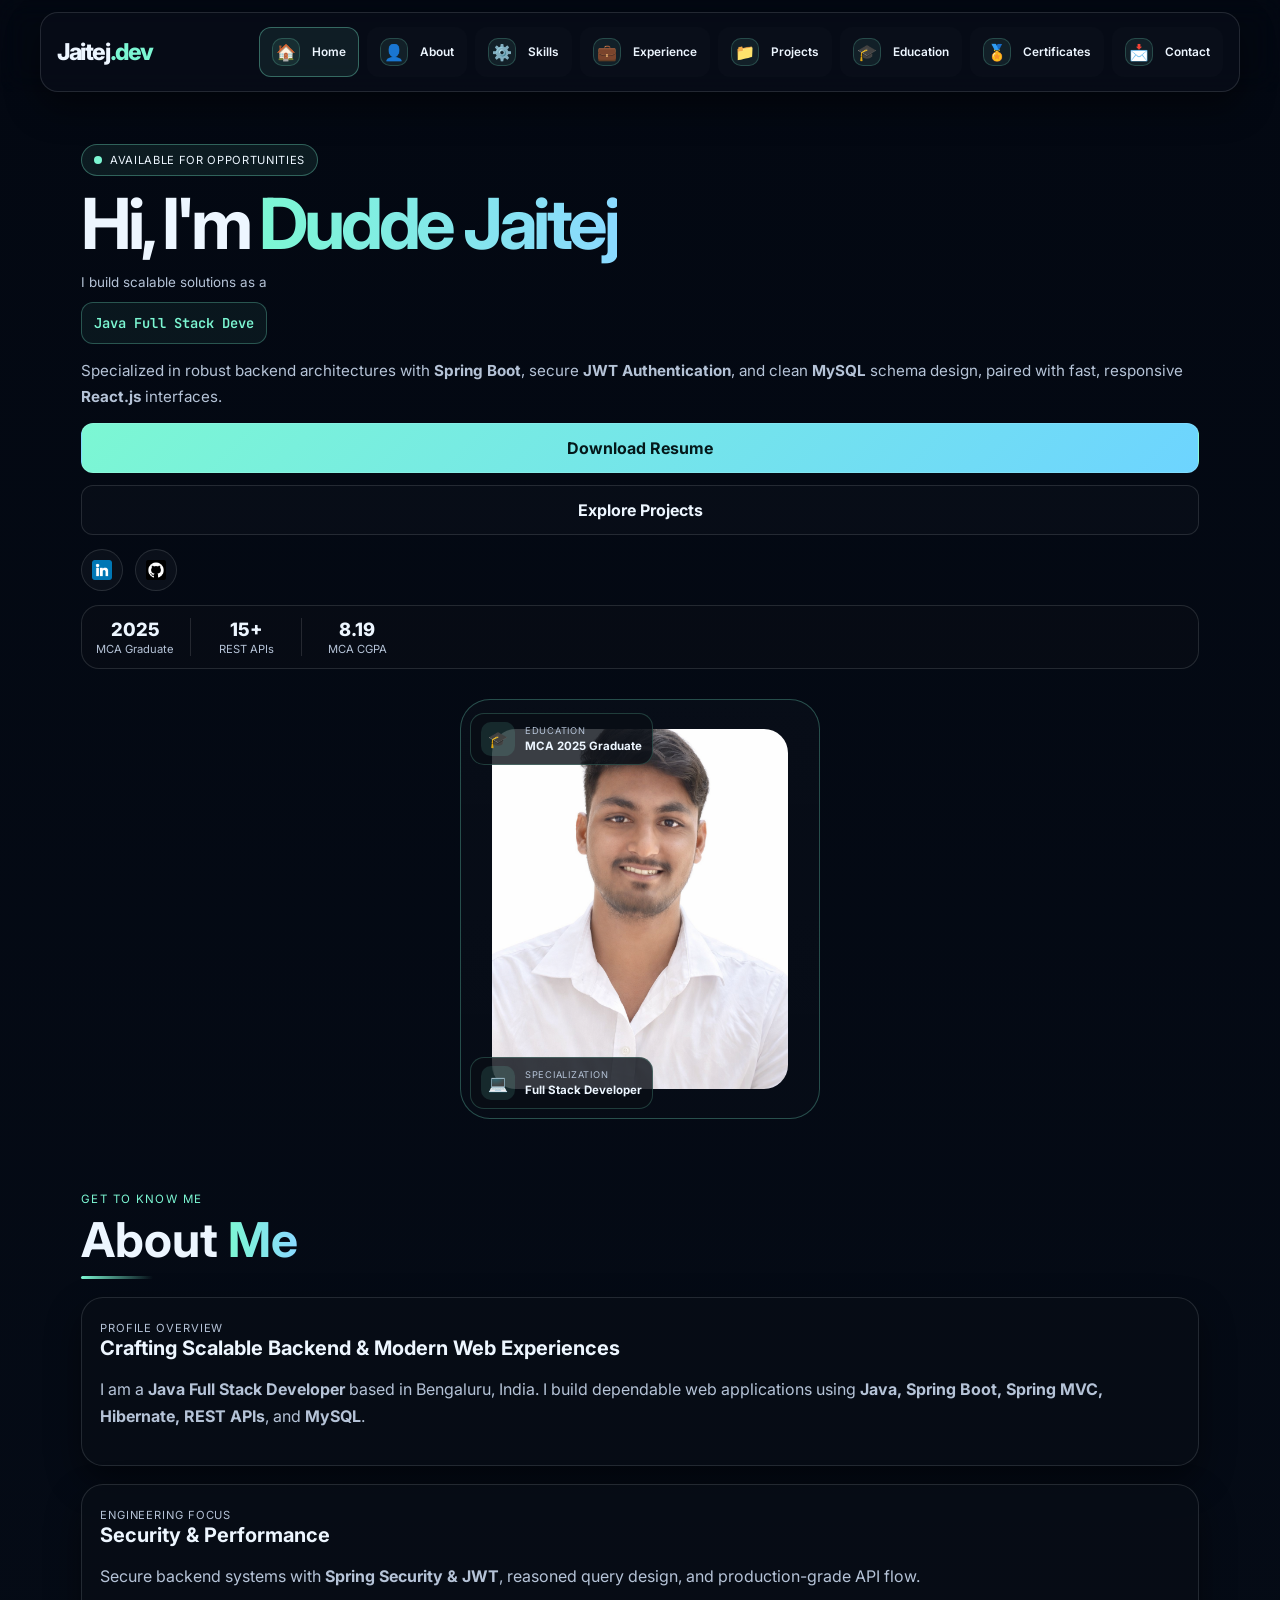
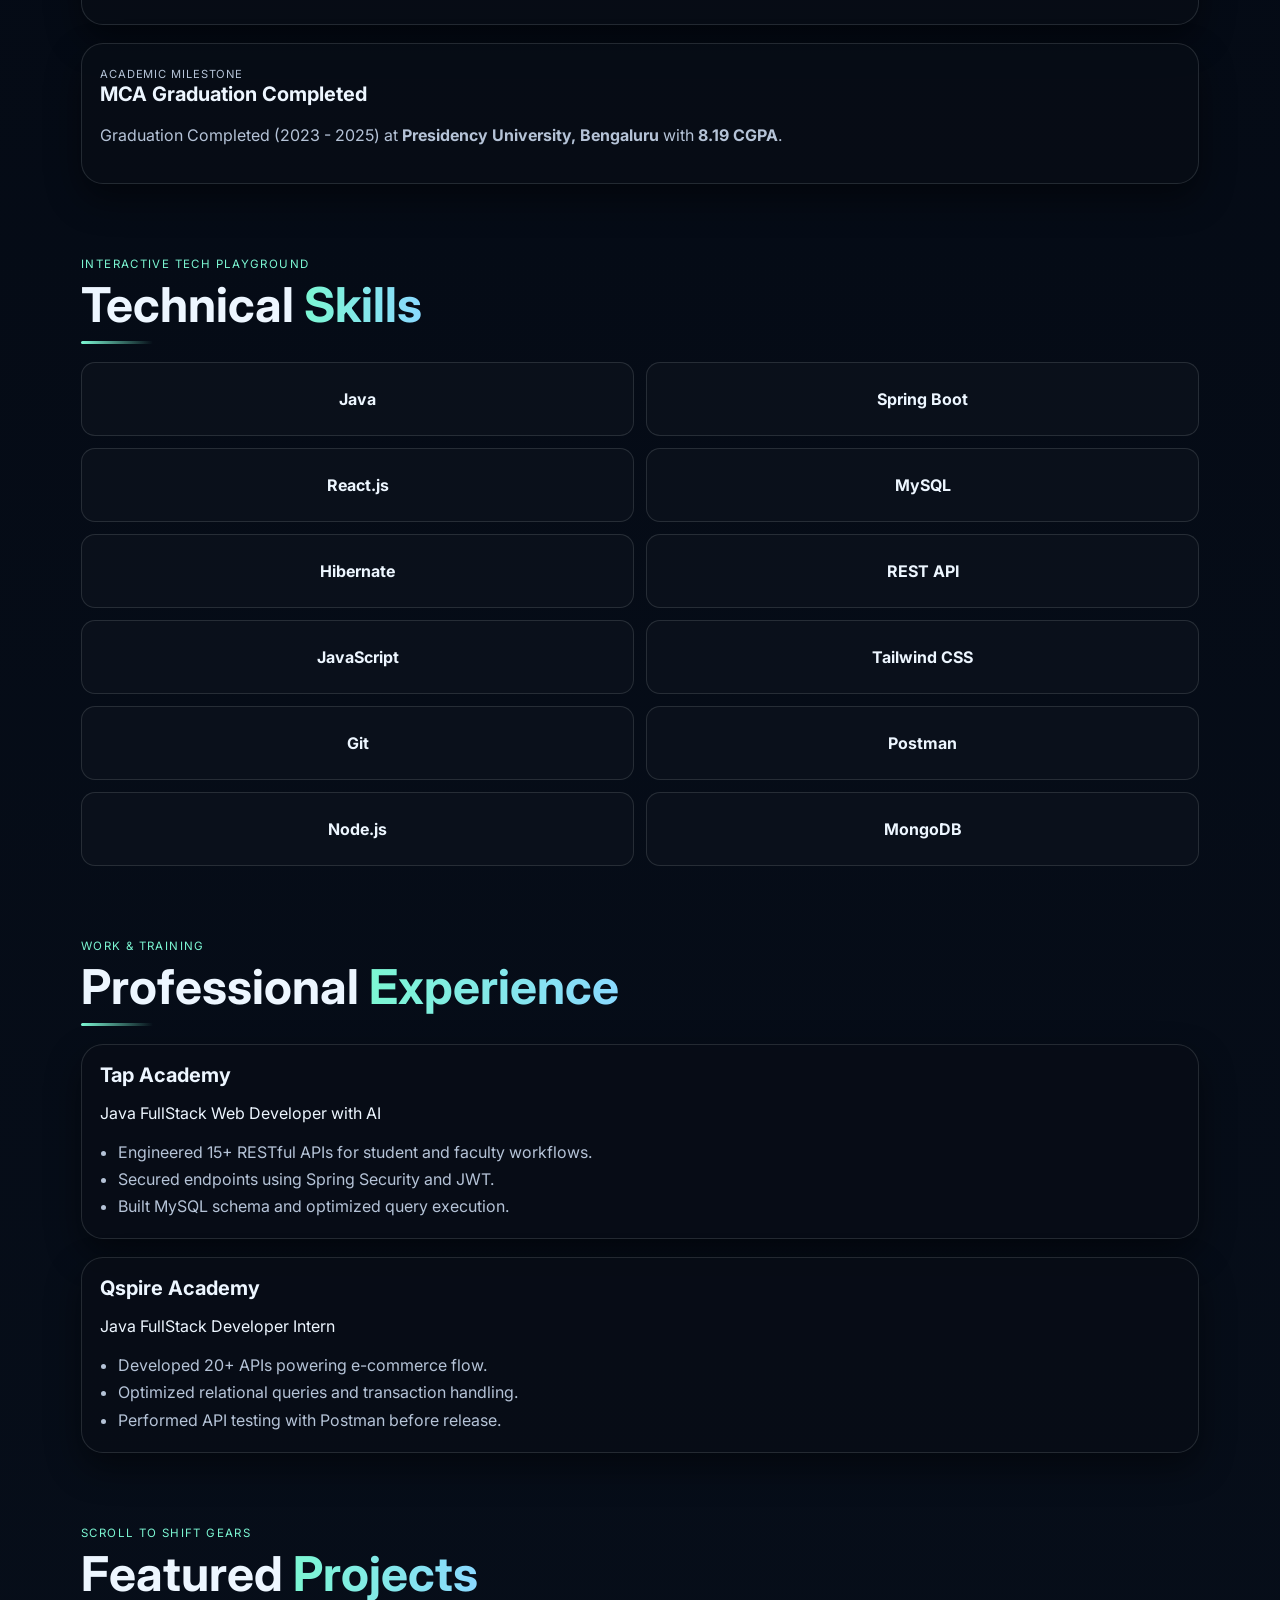
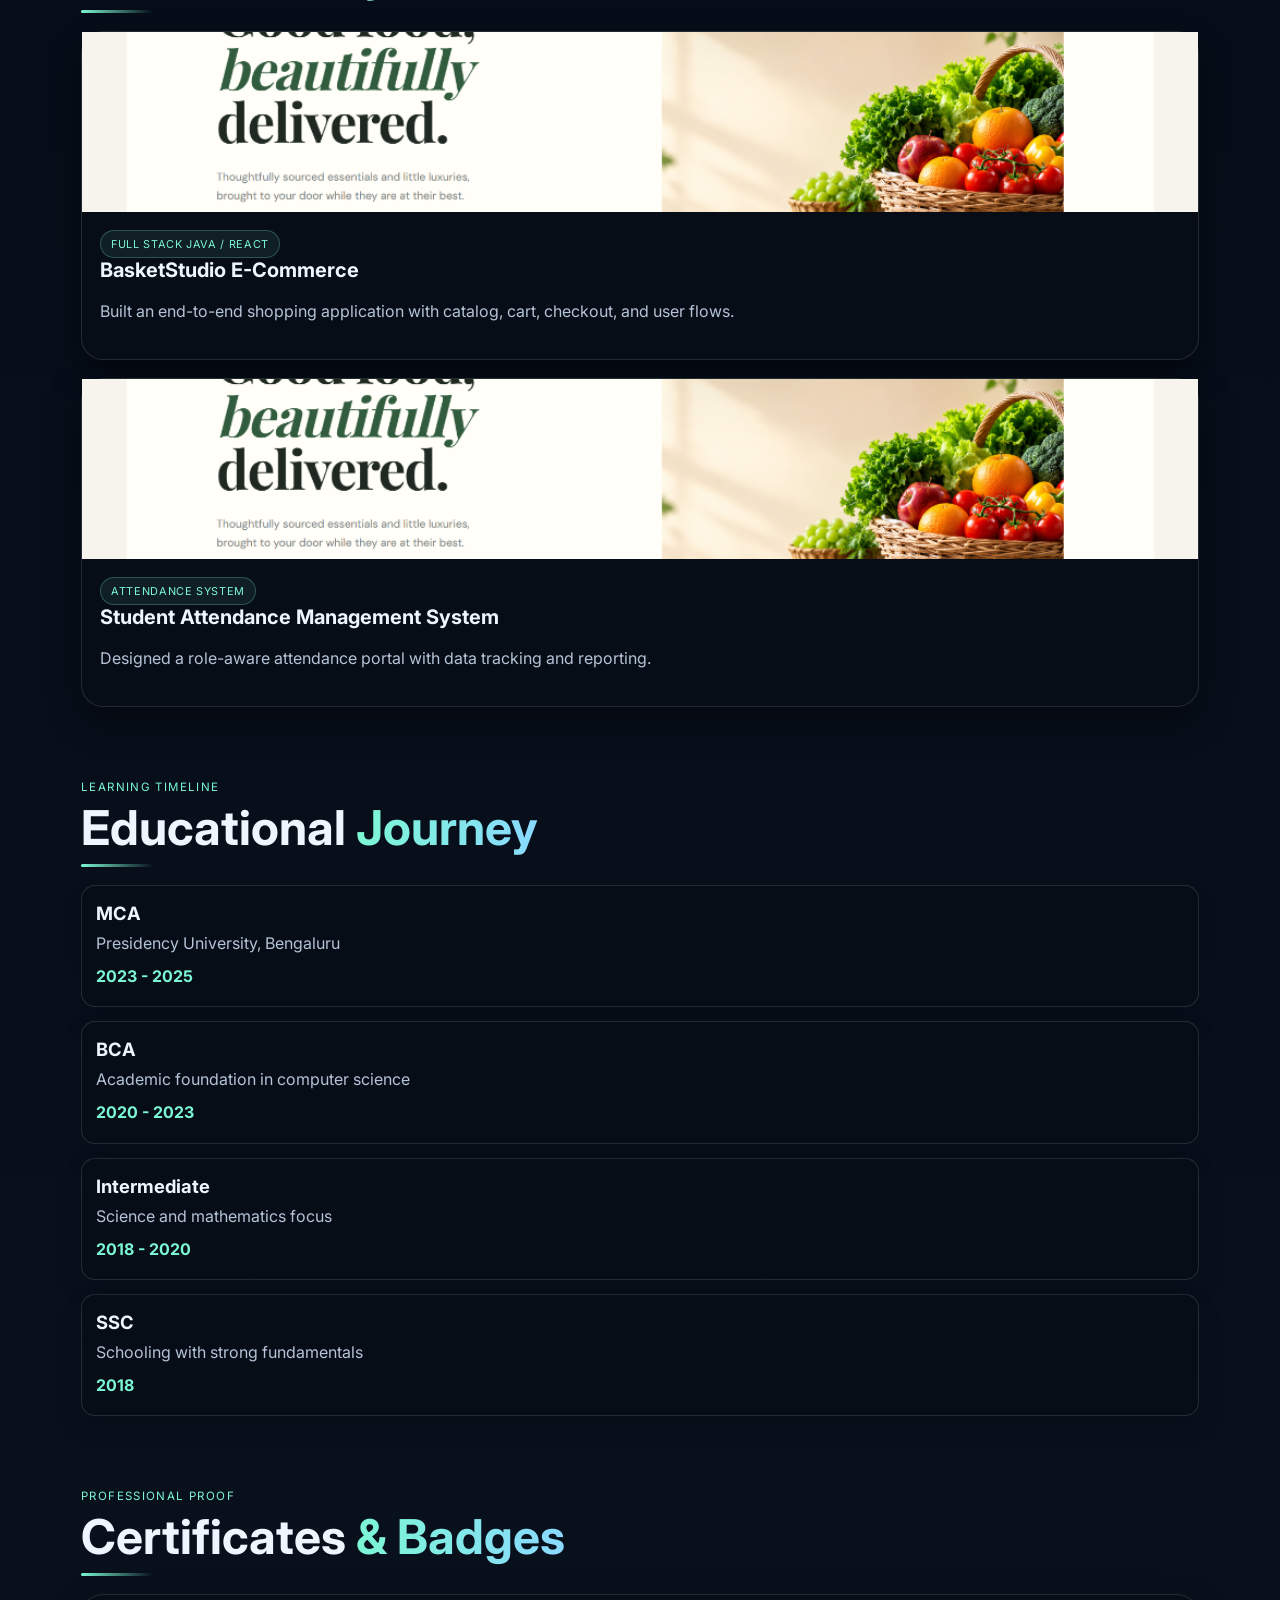
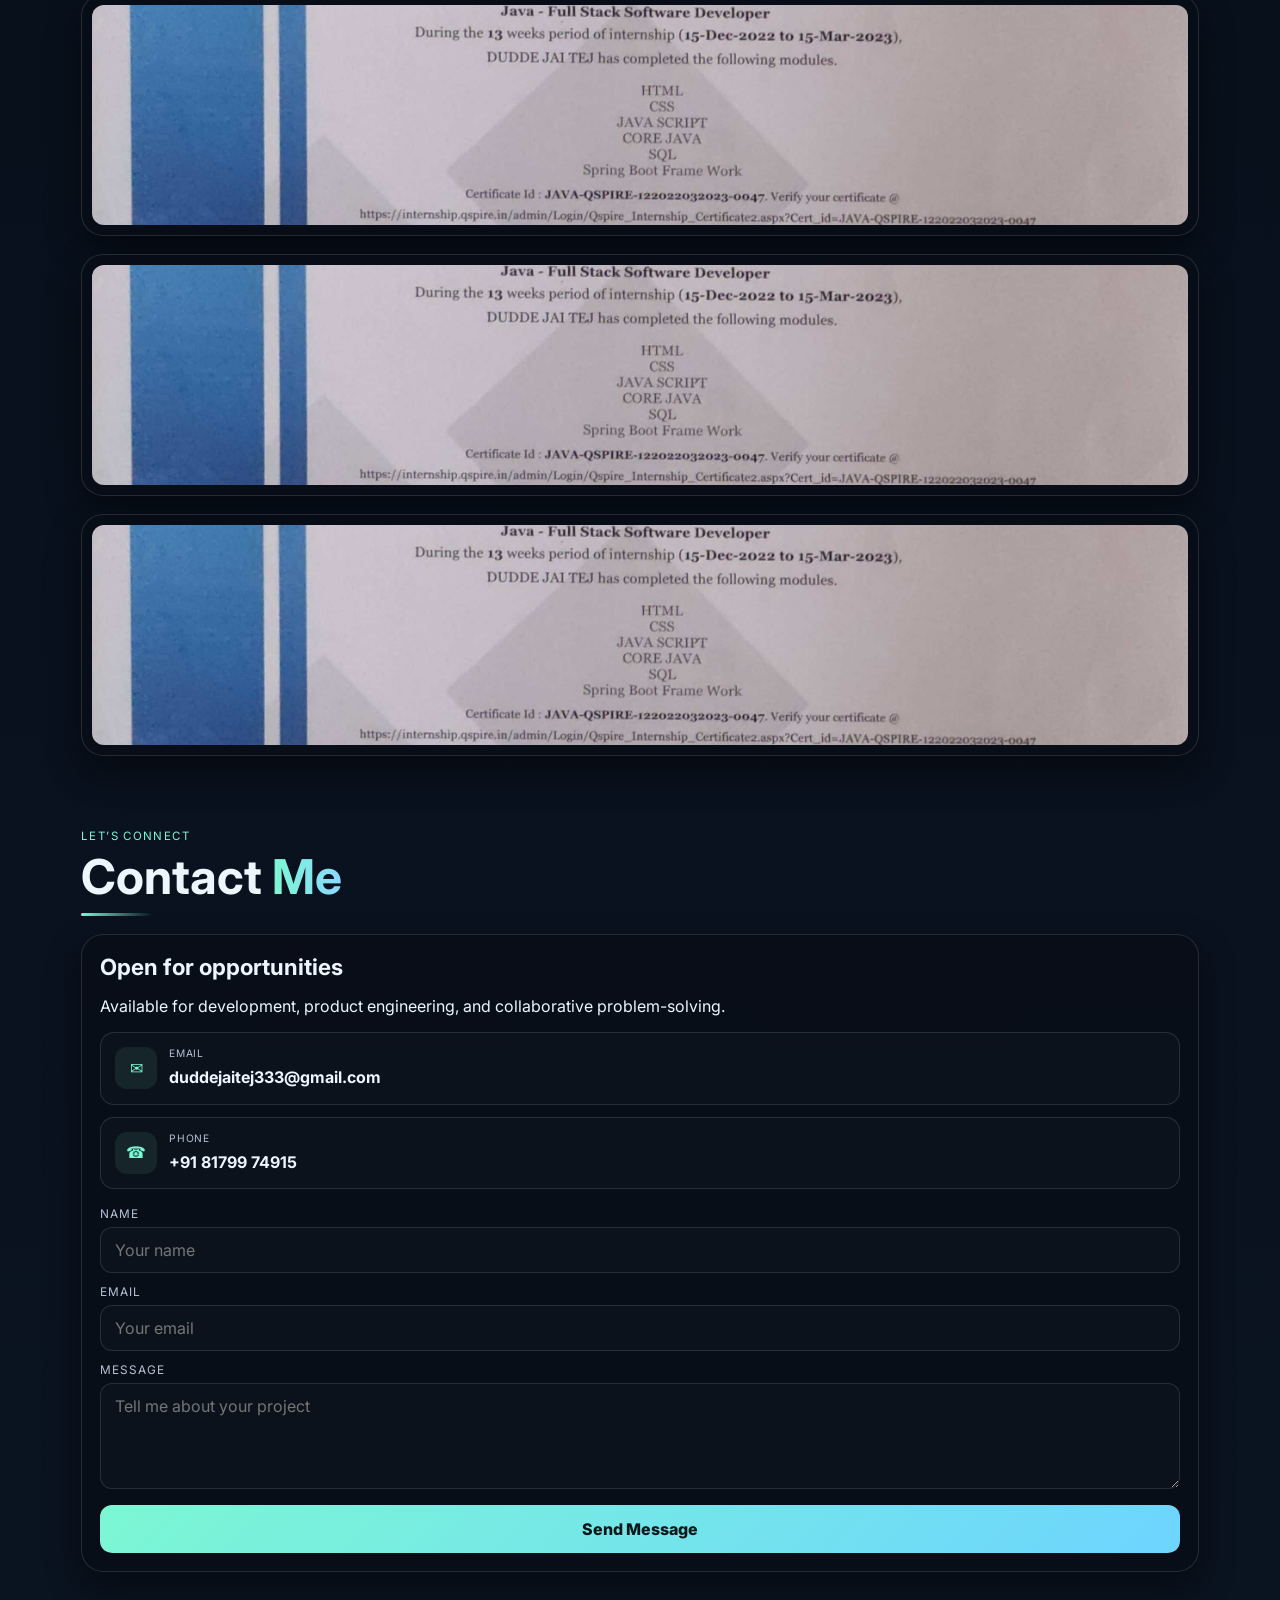
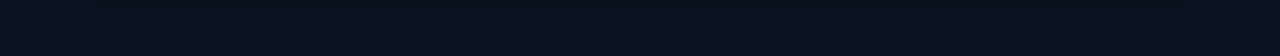
==== Tablet/index.html @ 87dbe44e "Polish mobile and tablet responsive layouts" ====
<!DOCTYPE html>
<html lang="en">
  <head>
    <meta charset="UTF-8" />
    <meta name="viewport" content="width=device-width, initial-scale=1.0" />
    <title>Jaitej.dev | Tablet View</title>
    <meta name="description" content="Jaitej.dev tablet responsive portfolio view" />
    <link rel="preconnect" href="https://fonts.googleapis.com" />
    <link rel="preconnect" href="https://fonts.gstatic.com" crossorigin />
    <link href="https://fonts.googleapis.com/css2?family=Inter:wght@400;500;600;700;800;900&family=JetBrains+Mono:wght@400;500;600;700&display=swap" rel="stylesheet" />
    <link rel="stylesheet" href="./tablet.css" />
  </head>
  <body>
    <div class="page-shell">
      <div class="scroll-progress" id="scrollProgressBar"></div>

      <header class="floating-header" id="navbar">
        <nav class="nav-container">
          <a href="#home" class="brand-logo" aria-label="Jaitej.dev Home">
            <span class="logo-name">Jaitej<span class="logo-accent">.dev</span></span>
          </a>

          <button class="menu-toggle" id="mobileMenuBtn" aria-label="Toggle navigation" aria-expanded="false">
            <span></span>
            <span></span>
            <span></span>
          </button>

          <div class="nav-menu" id="navMenu">
            <button class="nav-close-button" id="navCloseBtn" aria-label="Close menu">×</button>
            <ul class="nav-list">
              <li><a href="#home" class="nav-link active"><span class="nav-icon">🏠</span><span>Home</span></a></li>
              <li><a href="#about" class="nav-link"><span class="nav-icon">👤</span><span>About</span></a></li>
              <li><a href="#skills" class="nav-link"><span class="nav-icon">⚙️</span><span>Skills</span></a></li>
              <li><a href="#experience" class="nav-link"><span class="nav-icon">💼</span><span>Experience</span></a></li>
              <li><a href="#projects" class="nav-link"><span class="nav-icon">📁</span><span>Projects</span></a></li>
              <li><a href="#education" class="nav-link"><span class="nav-icon">🎓</span><span>Education</span></a></li>
              <li><a href="#certificates" class="nav-link"><span class="nav-icon">🏅</span><span>Certificates</span></a></li>
              <li><a href="#contact" class="nav-link nav-contact-pill"><span class="nav-icon">📩</span><span>Contact</span></a></li>
            </ul>
          </div>
        </nav>
      </header>

      <main>
        <section id="home" class="hero-section">
          <div class="hero-content">
            <div class="hero-text-container reveal reveal-left">
              <div class="hero-badge"><span class="status-dot"></span>Available for Opportunities</div>
              <h1 class="hero-title">Hi, I'm <span class="gradient-text hero-name">Dudde Jaitej</span></h1>
              <div class="hero-role-wrapper">
                <span class="role-prefix">I build scalable solutions as a</span>
                <div class="role-box"><span class="role-text" id="typewriterText">Java Full Stack Developer</span></div>
              </div>
              <p class="hero-description">Specialized in robust backend architectures with <strong>Spring Boot</strong>, secure <strong>JWT Authentication</strong>, and clean <strong>MySQL</strong> schema design, paired with fast, responsive <strong>React.js</strong> interfaces.</p>

              <div class="hero-actions">
                <a href="../Assets/Resume-PDF/Dudde-Jaitej_Java_Developer.pdf" class="btn btn-hero-primary" download>Download Resume</a>
                <a href="#projects" class="btn btn-hero-secondary">Explore Projects</a>
              </div>

              <div class="hero-socials clean-socials-small">
                <a href="https://www.linkedin.com/in/jaitejdudde" class="small-social-link" target="_blank" rel="noopener noreferrer" aria-label="LinkedIn"><img src="../Assets/Icons/linkedin.png" alt="LinkedIn" /></a>
                <a href="https://github.com/DuddeJaitej" class="small-social-link" target="_blank" rel="noopener noreferrer" aria-label="GitHub"><img src="../Assets/Icons/github.png" alt="GitHub" /></a>
              </div>

              <div class="hero-stats">
                <div class="stat-item"><span class="stat-number">2025</span><span class="stat-label">MCA Graduate</span></div>
                <div class="stat-divider"></div>
                <div class="stat-item"><span class="stat-number">15+</span><span class="stat-label">REST APIs</span></div>
                <div class="stat-divider"></div>
                <div class="stat-item"><span class="stat-number">8.19</span><span class="stat-label">MCA CGPA</span></div>
              </div>
            </div>

            <div class="hero-image-wrapper reveal reveal-right">
              <div class="hero-image-container" id="heroImageContainer">
                <div class="cyber-frame"></div>
                <div class="image-inner">
                  <img src="../Assets/Dudde Jaitej (2).png" alt="Dudde Jaitej" class="hero-avatar" />
                </div>
                <div class="floating-badge badge-top-left">
                  <div class="badge-icon-box">🎓</div>
                  <div class="badge-content"><span class="badge-tag">Education</span><span class="badge-title">MCA 2025 Graduate</span></div>
                </div>
                <div class="floating-badge badge-bottom-left">
                  <div class="badge-icon-box">💻</div>
                  <div class="badge-content"><span class="badge-tag">Specialization</span><span class="badge-title">Full Stack Developer</span></div>
                </div>
              </div>
            </div>
          </div>
        </section>

        <section id="about" class="about-section">
          <div class="section-header reveal reveal-up">
            <span class="section-subtitle">Get to know me</span>
            <h2 class="section-title">About <span class="gradient-text">Me</span></h2>
            <div class="title-underline"></div>
          </div>

          <div class="about-bento-wrapper">
            <div class="bento-card reveal reveal-up">
              <div class="card-icon-header"><span class="card-tag">Profile Overview</span></div>
              <h3>Crafting Scalable Backend & Modern Web Experiences</h3>
              <p>I am a <strong>Java Full Stack Developer</strong> based in Bengaluru, India. I build dependable web applications using <strong>Java, Spring Boot, Spring MVC, Hibernate, REST APIs</strong>, and <strong>MySQL</strong>.</p>
            </div>
            <div class="bento-card reveal reveal-up">
              <div class="card-icon-header"><span class="card-tag">Engineering Focus</span></div>
              <h3>Security & Performance</h3>
              <p>Secure backend systems with <strong>Spring Security & JWT</strong>, reasoned query design, and production-grade API flow.</p>
            </div>
            <div class="bento-card reveal reveal-up">
              <div class="card-icon-header"><span class="card-tag">Academic Milestone</span></div>
              <h3>MCA Graduation Completed</h3>
              <p>Graduation Completed (2023 - 2025) at <strong>Presidency University, Bengaluru</strong> with <strong>8.19 CGPA</strong>.</p>
            </div>
          </div>
        </section>

        <section id="skills" class="skills-section">
          <div class="section-header reveal reveal-up">
            <span class="section-subtitle">Interactive Tech Playground</span>
            <h2 class="section-title">Technical <span class="gradient-text">Skills</span></h2>
            <div class="title-underline"></div>
          </div>
          <div class="skills-grid">
            <div class="skill-card"><span>Java</span></div>
            <div class="skill-card"><span>Spring Boot</span></div>
            <div class="skill-card"><span>React.js</span></div>
            <div class="skill-card"><span>MySQL</span></div>
            <div class="skill-card"><span>Hibernate</span></div>
            <div class="skill-card"><span>REST API</span></div>
            <div class="skill-card"><span>JavaScript</span></div>
            <div class="skill-card"><span>Tailwind CSS</span></div>
            <div class="skill-card"><span>Git</span></div>
            <div class="skill-card"><span>Postman</span></div>
            <div class="skill-card"><span>Node.js</span></div>
            <div class="skill-card"><span>MongoDB</span></div>
          </div>
        </section>

        <section id="experience" class="experience-section">
          <div class="section-header reveal reveal-up">
            <span class="section-subtitle">Work & Training</span>
            <h2 class="section-title">Professional <span class="gradient-text">Experience</span></h2>
            <div class="title-underline"></div>
          </div>

          <div class="experience-grid">
            <article class="experience-card reveal reveal-left">
              <h3>Tap Academy</h3>
              <p class="role">Java FullStack Web Developer with AI</p>
              <ul>
                <li>Engineered 15+ RESTful APIs for student and faculty workflows.</li>
                <li>Secured endpoints using Spring Security and JWT.</li>
                <li>Built MySQL schema and optimized query execution.</li>
              </ul>
            </article>
            <article class="experience-card reveal reveal-right">
              <h3>Qspire Academy</h3>
              <p class="role">Java FullStack Developer Intern</p>
              <ul>
                <li>Developed 20+ APIs powering e-commerce flow.</li>
                <li>Optimized relational queries and transaction handling.</li>
                <li>Performed API testing with Postman before release.</li>
              </ul>
            </article>
          </div>
        </section>

        <section id="projects" class="projects-section">
          <div class="section-header reveal reveal-up">
            <span class="section-subtitle">Scroll To Shift Gears</span>
            <h2 class="section-title">Featured <span class="gradient-text">Projects</span></h2>
            <div class="title-underline"></div>
          </div>

          <div class="projects-list">
            <div class="project-card reveal reveal-up">
              <div class="project-image"><img src="../Assets/Projects/basketstudio.png" alt="BasketStudio" /></div>
              <div class="project-body">
                <span class="project-tag">Full Stack Java / React</span>
                <h3>BasketStudio E-Commerce</h3>
                <p>Built an end-to-end shopping application with catalog, cart, checkout, and user flows.</p>
              </div>
            </div>
            <div class="project-card reveal reveal-up">
              <div class="project-image"><img src="../Assets/Projects/basketstudio.png" alt="Student Attendance System" /></div>
              <div class="project-body">
                <span class="project-tag">Attendance System</span>
                <h3>Student Attendance Management System</h3>
                <p>Designed a role-aware attendance portal with data tracking and reporting.</p>
              </div>
            </div>
          </div>
        </section>

        <section id="education" class="education-section">
          <div class="section-header reveal reveal-up">
            <span class="section-subtitle">Learning Timeline</span>
            <h2 class="section-title">Educational <span class="gradient-text">Journey</span></h2>
            <div class="title-underline"></div>
          </div>
          <div class="education-stack">
            <div class="edu-item"><h3>MCA</h3><p>Presidency University, Bengaluru</p><span>2023 - 2025</span></div>
            <div class="edu-item"><h3>BCA</h3><p>Academic foundation in computer science</p><span>2020 - 2023</span></div>
            <div class="edu-item"><h3>Intermediate</h3><p>Science and mathematics focus</p><span>2018 - 2020</span></div>
            <div class="edu-item"><h3>SSC</h3><p>Schooling with strong fundamentals</p><span>2018</span></div>
          </div>
        </section>

        <section id="certificates" class="certificates-section">
          <div class="section-header reveal reveal-up">
            <span class="section-subtitle">Professional Proof</span>
            <h2 class="section-title">Certificates <span class="gradient-text">& Badges</span></h2>
            <div class="title-underline"></div>
          </div>
          <div class="certificates-grid">
            <div class="cert-card reveal reveal-up"><img src="../Assets/Certificates/Qspire.jpeg" alt="Qspire certificate" /></div>
            <div class="cert-card reveal reveal-up"><img src="../Assets/Certificates/Qspire.jpeg" alt="Certificate" /></div>
            <div class="cert-card reveal reveal-up"><img src="../Assets/Certificates/Qspire.jpeg" alt="Certificate" /></div>
          </div>
        </section>

        <section id="contact" class="contact-section">
          <div class="section-header reveal reveal-up">
            <span class="section-subtitle">Let’s Connect</span>
            <h2 class="section-title">Contact <span class="gradient-text">Me</span></h2>
            <div class="title-underline"></div>
          </div>
          <div class="contact-card-wrapper reveal reveal-up">
            <div class="contact-info-panel">
              <div class="contact-intro">
                <h3>Open for opportunities</h3>
                <p>Available for development, product engineering, and collaborative problem-solving.</p>
              </div>
              <div class="contact-methods">
                <div class="contact-method-card"><div class="method-icon">✉</div><div class="method-details"><span class="method-label">Email</span><a href="mailto:duddejaitej333@gmail.com" class="method-value">duddejaitej333@gmail.com</a></div></div>
                <div class="contact-method-card"><div class="method-icon">☎</div><div class="method-details"><span class="method-label">Phone</span><a href="tel:+918179974915" class="method-value">+91 81799 74915</a></div></div>
              </div>
            </div>
            <form class="styled-contact-form">
              <div class="form-group"><label>Name</label><input type="text" placeholder="Your name" /></div>
              <div class="form-group"><label>Email</label><input type="email" placeholder="Your email" /></div>
              <div class="form-group"><label>Message</label><textarea rows="4" placeholder="Tell me about your project"></textarea></div>
              <button class="btn-contact-submit" type="button">Send Message</button>
            </form>
          </div>
        </section>
      </main>
    </div>

    <button id="backToTopBtn" class="back-to-top" aria-label="Back to top">↑</button>
    <script src="./tablet.js"></script>
  </body>
</html>
---- Tablet/tablet.css ----
:root {
  --bg-main: #050a14;
  --bg-card: rgba(11, 17, 28, 0.82);
  --primary: #7cf7d3;
  --text-main: #edf6ff;
  --text-muted: #b5c3d7;
  --border-subtle: rgba(240, 255, 255, 0.12);
  --shadow-soft: 0 15px 35px rgba(0, 0, 0, 0.45);
  --radius: 22px;
  --transition: 0.32s ease;
}

* { box-sizing: border-box; }
html { scroll-behavior: smooth; }
body {
  margin: 0;
  font-family: 'Inter', sans-serif;
  background: linear-gradient(180deg, #030812 0%, #0a1320 100%);
  color: var(--text-main);
  overflow-x: hidden;
}
img { max-width: 100%; display: block; }
a { color: inherit; text-decoration: none; }
button, input, textarea { font: inherit; }

.page-shell { min-height: 100vh; }

.scroll-progress {
  position: fixed;
  top: 0;
  left: 0;
  height: 3px;
  width: 0%;
  background: linear-gradient(90deg, #7cf7d3, #4cc9f0);
  z-index: 1500;
}

.floating-header {
  position: sticky;
  top: 0;
  z-index: 1200;
  padding: 12px 16px 0;
  backdrop-filter: blur(15px);
}

.nav-container {
  position: relative;
  display: flex;
  align-items: center;
  justify-content: space-between;
  gap: 16px;
  width: min(100%, 1200px);
  margin: 0 auto;
  background: rgba(8, 13, 24, 0.75);
  border: 1px solid var(--border-subtle);
  border-radius: 18px;
  padding: 14px 16px;
  box-shadow: var(--shadow-soft);
}

.brand-logo {
  font-size: 1.45rem;
  font-weight: 800;
  letter-spacing: -0.06em;
}

.logo-accent { color: var(--primary); }

.nav-menu {
  position: fixed;
  top: 0;
  right: -100%;
  width: min(72vw, 340px);
  height: 100vh;
  background: rgba(6, 10, 18, 0.97);
  border-left: 1px solid var(--border-subtle);
  box-shadow: -16px 0 40px rgba(0, 0, 0, 0.46);
  padding: 26px 16px 20px;
  transition: right 0.35s ease;
  z-index: 1400;
}

.nav-menu.open { right: 0; }

.nav-close-button {
  position: absolute;
  top: 18px;
  right: 18px;
  width: 40px;
  height: 40px;
  border: 1px solid var(--border-subtle);
  border-radius: 50%;
  background: rgba(255,255,255,0.03);
  color: var(--text-main);
  font-size: 2rem;
  cursor: pointer;
}

.nav-list {
  list-style: none;
  display: flex;
  flex-direction: column;
  gap: 12px;
  padding: 64px 0 0;
  margin: 0;
}

.nav-link {
  display: flex;
  align-items: center;
  gap: 12px;
  width: 100%;
  padding: 12px 14px;
  border-radius: 12px;
  border: 1px solid transparent;
  font-weight: 600;
  background: rgba(255,255,255,0.02);
}

.nav-icon {
  display: inline-flex;
  align-items: center;
  justify-content: center;
  width: 28px;
  height: 28px;
  border-radius: 10px;
  background: rgba(124, 247, 211, 0.08);
  border: 1px solid rgba(124, 247, 211, 0.2);
  font-size: 1rem;
  flex-shrink: 0;
}

.nav-link.active,
.nav-link:hover {
  background: rgba(124, 247, 211, 0.08);
  border-color: rgba(124, 247, 211, 0.35);
}

.nav-contact-pill {
  background: linear-gradient(135deg, rgba(124, 247, 211, 0.2), rgba(37, 211, 102, 0.12));
}

.menu-toggle {
  display: flex;
  flex-direction: column;
  justify-content: center;
  gap: 5px;
  width: 42px;
  height: 42px;
  border-radius: 12px;
  border: 1px solid var(--border-subtle);
  background: rgba(255,255,255,0.03);
  cursor: pointer;
  padding: 9px;
}

.menu-toggle span {
  display: block;
  width: 100%;
  height: 2px;
  background: var(--text-main);
  border-radius: 999px;
}

main {
  width: min(100%, 1150px);
  margin: 0 auto;
  padding: 18px 16px 50px;
}

section {
  scroll-margin-top: 90px;
  padding: 34px 0;
}

.section-header { margin-bottom: 18px; }
.section-subtitle {
  display: inline-block;
  color: var(--primary);
  font-size: 0.72rem;
  text-transform: uppercase;
  letter-spacing: 0.12em;
  margin-bottom: 8px;
}
.section-title {
  margin: 0;
  font-size: clamp(2rem, 6vw, 3rem);
  line-height: 1.08;
}
.gradient-text {
  background: linear-gradient(90deg, #7cf7d3, #8ad9ff);
  -webkit-background-clip: text;
  background-clip: text;
  color: transparent;
}
.title-underline {
  width: 72px;
  height: 3px;
  margin-top: 10px;
  border-radius: 999px;
  background: linear-gradient(90deg, var(--primary), transparent);
}

.hero-content {
  display: grid;
  grid-template-columns: 1fr;
  gap: 30px;
}

.hero-text-container {
  display: flex;
  flex-direction: column;
  align-items: flex-start;
  gap: 14px;
}

.hero-badge {
  display: inline-flex;
  align-items: center;
  gap: 8px;
  padding: 8px 12px;
  border: 1px solid rgba(124, 247, 211, 0.32);
  background: rgba(124, 247, 211, 0.08);
  border-radius: 999px;
  color: var(--text-main);
  font-size: 0.7rem;
  letter-spacing: 0.06em;
  text-transform: uppercase;
}
.status-dot {
  width: 8px;
  height: 8px;
  background: var(--primary);
  border-radius: 50%;
}

.hero-title {
  margin: 0;
  font-size: clamp(2.8rem, 7.3vw, 4.4rem);
  line-height: 0.96;
  letter-spacing: -0.06em;
}

.hero-role-wrapper { display: flex; flex-direction: column; gap: 10px; }
.role-prefix { font-size: 0.84rem; color: var(--text-muted); line-height: 1.5; }
.role-box {
  display: inline-flex;
  align-items: center;
  min-height: 42px;
  padding: 8px 12px;
  border-radius: 12px;
  border: 1px solid rgba(124, 247, 211, 0.28);
  background: rgba(124, 247, 211, 0.06);
}
.role-text {
  color: var(--primary);
  font-family: 'JetBrains Mono', monospace;
  font-weight: 600;
  font-size: 0.86rem;
}
.hero-description {
  margin: 0;
  color: var(--text-muted);
  line-height: 1.7;
  font-size: 0.95rem;
}
.hero-actions {
  display: flex;
  flex-wrap: wrap;
  gap: 12px;
  width: 100%;
}
.btn {
  display: inline-flex;
  align-items: center;
  justify-content: center;
  width: 100%;
  padding: 14px 18px;
  border-radius: 12px;
  font-weight: 700;
  border: 1px solid var(--border-subtle);
}
.btn-hero-primary {
  background: linear-gradient(135deg, var(--primary), #6dd4ff);
  color: #04181a;
}
.btn-hero-secondary {
  background: rgba(255,255,255,0.02);
  color: var(--text-main);
}
.hero-socials { display: flex; gap: 12px; }
.small-social-link {
  display: inline-flex;
  align-items: center;
  justify-content: center;
  width: 42px;
  height: 42px;
  border-radius: 50%;
  background: rgba(255,255,255,0.03);
  border: 1px solid var(--border-subtle);
}
.small-social-link img { width: 20px; height: 20px; }
.hero-stats {
  display: flex;
  flex-wrap: wrap;
  gap: 10px 12px;
  align-items: center;
  width: 100%;
  padding: 12px 10px;
  border-radius: 18px;
  border: 1px solid var(--border-subtle);
  background: rgba(9, 14, 22, 0.7);
}
.stat-item {
  display: flex;
  flex-direction: column;
  gap: 2px;
  min-width: 86px;
  text-align: center;
}
.stat-number { font-size: 1.15rem; font-weight: 800; }
.stat-label { color: var(--text-muted); font-size: 0.7rem; }
.stat-divider {
  width: 1px;
  height: 38px;
  background: rgba(255,255,255,0.12);
}
.hero-image-wrapper {
  display: flex;
  align-items: center;
  justify-content: center;
}
.hero-image-container {
  position: relative;
  width: min(82vw, 360px);
  height: 420px;
}
.cyber-frame {
  position: absolute;
  inset: 0;
  border: 1px solid rgba(124, 247, 211, 0.28);
  border-radius: 30px;
  background: linear-gradient(180deg, rgba(255,255,255,0.02), rgba(255,255,255,0.01));
}
.image-inner {
  position: absolute;
  inset: 30px 32px 30px 32px;
  display: flex;
  align-items: center;
  justify-content: center;
  overflow: hidden;
  border-radius: 24px;
  background: rgba(12,16,25,0.7);
}
.hero-avatar { width: 100%; height: 100%; object-fit: cover; }
.floating-badge {
  position: absolute;
  display: flex;
  align-items: center;
  gap: 10px;
  padding: 8px 10px;
  background: rgba(9, 14, 22, 0.8);
  border: 1px solid rgba(124, 247, 211, 0.2);
  border-radius: 14px;
}
.badge-top-left { left: 10px; top: 14px; }
.badge-bottom-left { left: 10px; bottom: 10px; }
.badge-icon-box {
  width: 34px;
  height: 34px;
  display: flex;
  align-items: center;
  justify-content: center;
  border-radius: 10px;
  background: rgba(124, 247, 211, 0.12);
}
.badge-content { display: flex; flex-direction: column; gap: 3px; }
.badge-tag { font-size: 0.58rem; letter-spacing: 0.08em; text-transform: uppercase; color: var(--text-muted); }
.badge-title { font-size: 0.72rem; font-weight: 700; }

.about-bento-wrapper,
.experience-grid,
.projects-list,
.certificates-grid,
.contact-card-wrapper { display: grid; gap: 18px; }
.about-bento-wrapper,
.experience-grid,
.projects-list,
.certificates-grid { grid-template-columns: 1fr; }
.bento-card,
.experience-card,
.project-card,
.cert-card,
.contact-card-wrapper {
  background: rgba(8, 14, 22, 0.78);
  border: 1px solid var(--border-subtle);
  border-radius: var(--radius);
  box-shadow: var(--shadow-soft);
}
.bento-card, .experience-card, .project-body { padding: 18px; }
.card-tag { color: var(--text-muted); font-size: 0.7rem; text-transform: uppercase; letter-spacing: 0.08em; }
.bento-card h3, .experience-card h3, .project-card h3 { margin: 0 0 10px; font-size: 1.25rem; }
.bento-card p, .project-card p, .experience-card li, .contact-method-card { color: var(--text-muted); line-height: 1.7; }
.skills-grid { display: grid; grid-template-columns: repeat(2, minmax(0, 1fr)); gap: 12px; }
.skill-card {
  display: flex;
  align-items: center;
  justify-content: center;
  min-height: 74px;
  padding: 12px;
  background: rgba(12,18,29,0.78);
  border: 1px solid var(--border-subtle);
  border-radius: 14px;
  text-align: center;
  font-weight: 700;
}
.experience-card ul { margin: 12px 0 0; padding-left: 18px; }
.project-image { width: 100%; height: 180px; overflow: hidden; }
.project-image img { width: 100%; height: 100%; object-fit: cover; }
.project-tag {
  display: inline-block;
  padding: 6px 10px;
  border-radius: 999px;
  font-size: 0.68rem;
  letter-spacing: 0.06em;
  text-transform: uppercase;
  background: rgba(124, 247, 211, 0.08);
  color: var(--primary);
  border: 1px solid rgba(124, 247, 211, 0.25);
}
.education-stack {
  display: flex;
  flex-direction: column;
  align-items: stretch;
  gap: 14px;
  width: 100%;
}

.edu-item {
  width: 100%;
  padding: 16px 14px;
  border-left: 3px solid var(--primary);
  background: rgba(8,14,22,0.78);
  border-radius: 14px;
  border: 1px solid var(--border-subtle);
  box-shadow: 0 12px 24px rgba(0, 0, 0, 0.15);
}

.edu-item h3 { margin: 0 0 6px; font-size: 1.15rem; }

.education-stack p,
.education-stack span {
  margin: 0;
  line-height: 1.7;
}

.education-stack p {
  color: var(--text-muted);
}

.education-stack span {
  display: inline-block;
  margin-top: 6px;
  color: var(--primary);
  font-weight: 700;
}
.cert-card { padding: 10px; }
.cert-card img { border-radius: 12px; width: 100%; height: 220px; object-fit: cover; }
.contact-card-wrapper { padding: 18px; }
.contact-intro h3 { margin: 0 0 8px; font-size: 1.4rem; }
.contact-methods { display: flex; flex-direction: column; gap: 12px; margin-top: 16px; }
.contact-method-card { display: flex; align-items: center; gap: 12px; padding: 12px 14px; border-radius: 14px; background: rgba(255,255,255,0.02); border: 1px solid var(--border-subtle); }
.method-icon {
  width: 42px; height: 42px; border-radius: 12px; display: flex; align-items: center; justify-content: center;
  background: rgba(124, 247, 211, 0.08); color: var(--primary);
}
.method-details { display:flex; flex-direction:column; gap:2px; }
.method-label { font-size: 0.64rem; letter-spacing: 0.08em; text-transform: uppercase; color: var(--text-muted); }
.method-value { font-weight: 700; color: var(--text-main); }
.styled-contact-form { display: flex; flex-direction: column; gap: 12px; }
.form-group { display:flex; flex-direction:column; gap:6px; }
.form-group label { font-size:0.74rem; letter-spacing:0.08em; text-transform: uppercase; color: var(--text-muted); }
.form-group input, .form-group textarea { width:100%; padding:12px 14px; border-radius:12px; border:1px solid var(--border-subtle); background: rgba(255,255,255,0.02); color: var(--text-main); }
.btn-contact-submit { margin-top:4px; border:none; border-radius:12px; padding:14px 18px; background: linear-gradient(135deg, var(--primary), #6dd4ff); color:#04181a; font-weight:800; }
.back-to-top {
  position: fixed; right: 18px; bottom: 20px; width: 46px; height: 46px; border-radius: 50%;
  border: 1px solid rgba(124,247,211,0.3); background: rgba(9,14,22,0.9); color: var(--primary);
  font-size: 1.4rem; cursor: pointer; z-index:1300; opacity:0; visibility:hidden; transform:translateY(18px); transition: all 0.25s ease;
}
.back-to-top.visible { opacity:1; visibility:visible; transform:translateY(0); }
.reveal { opacity: 0; transform: translateY(24px); transition: opacity 0.65s ease, transform 0.65s ease; }
.reveal-left { transform: translateX(-20px); }
.reveal-right { transform: translateX(20px); }
.reveal.revealed { opacity:1; transform:translate(0,0); }

@media (min-width: 768px) {
  .menu-toggle { display: none; }
  .nav-menu {
    position: static;
    width: auto;
    height: auto;
    background: transparent;
    border: none;
    box-shadow: none;
    padding: 0;
    display: block;
  }
  .nav-close-button { display:none; }
  .nav-list {
    flex-direction: row;
    align-items: center;
    justify-content: flex-end;
    gap: 8px;
    padding: 0;
  }
  .nav-link {
    min-width: auto;
    padding: 10px 12px;
    font-size: 0.74rem;
    background: rgba(255,255,255,0.01);
  }
}
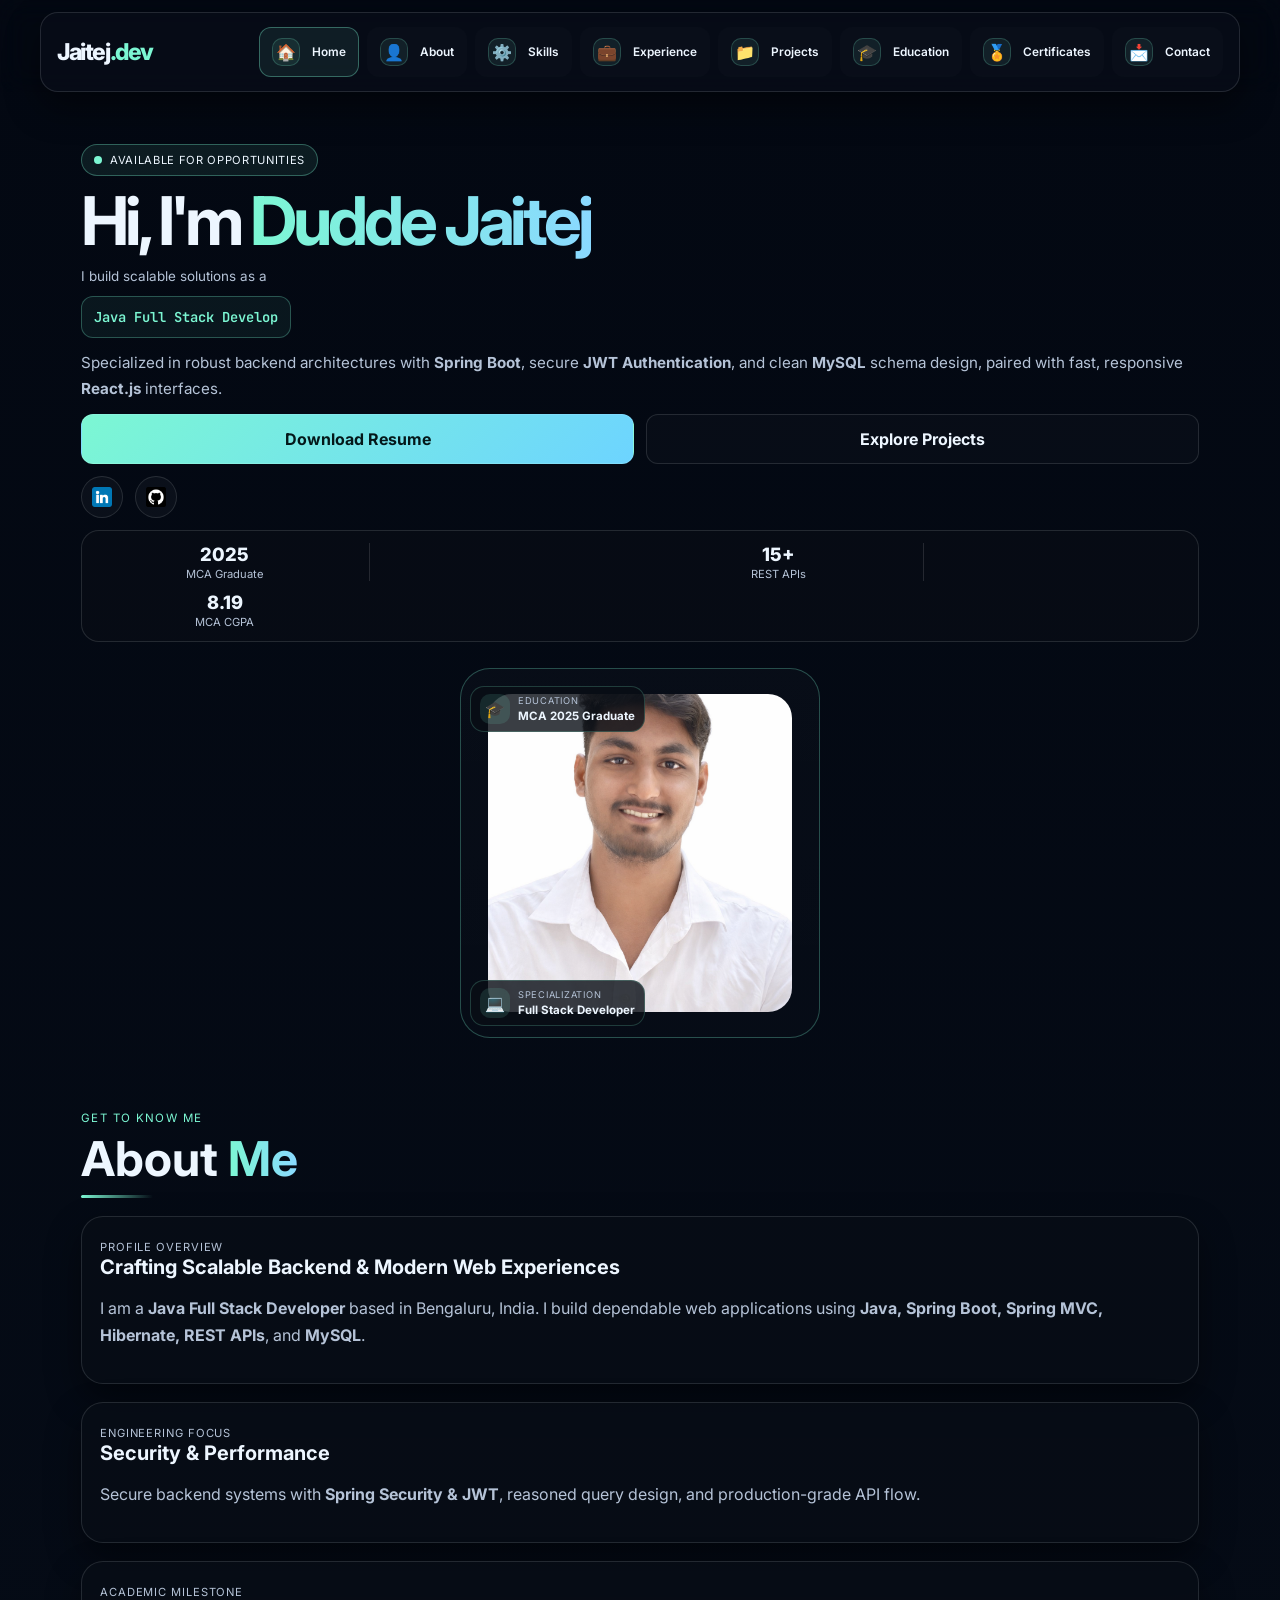
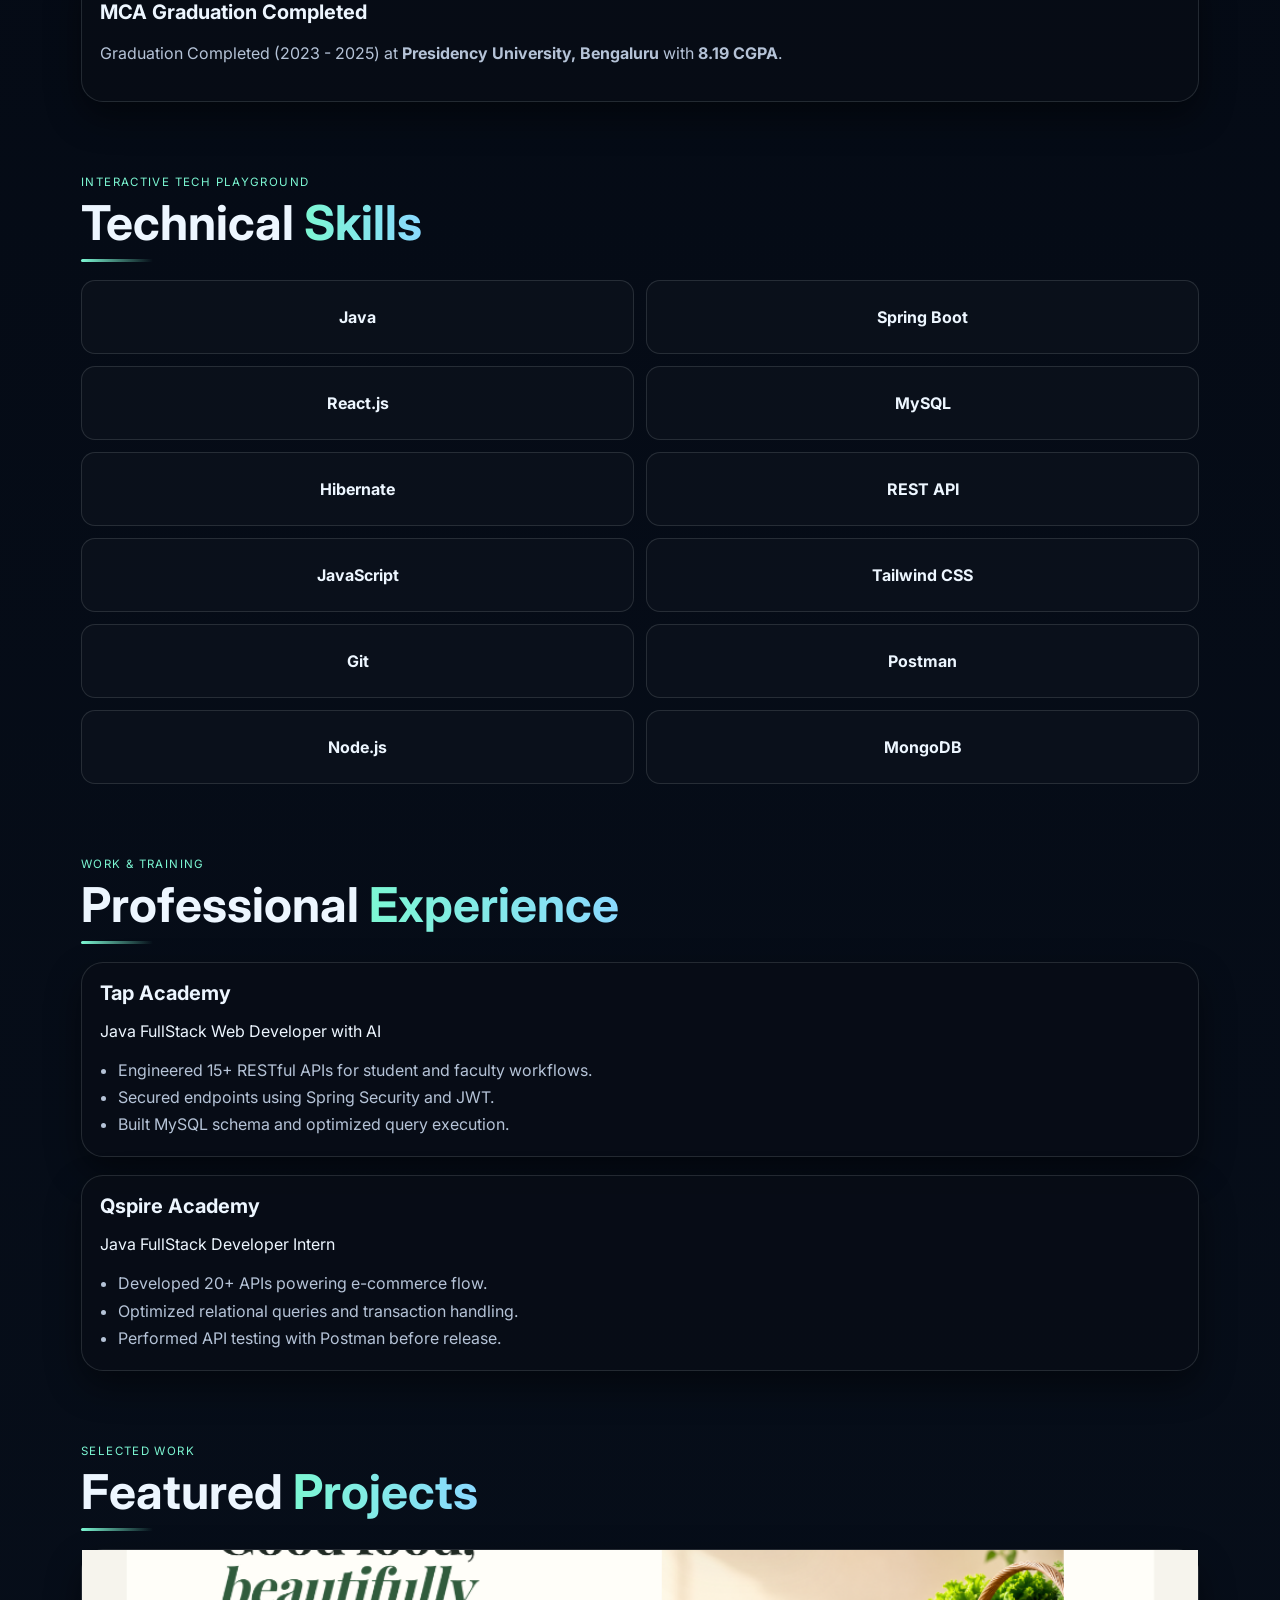
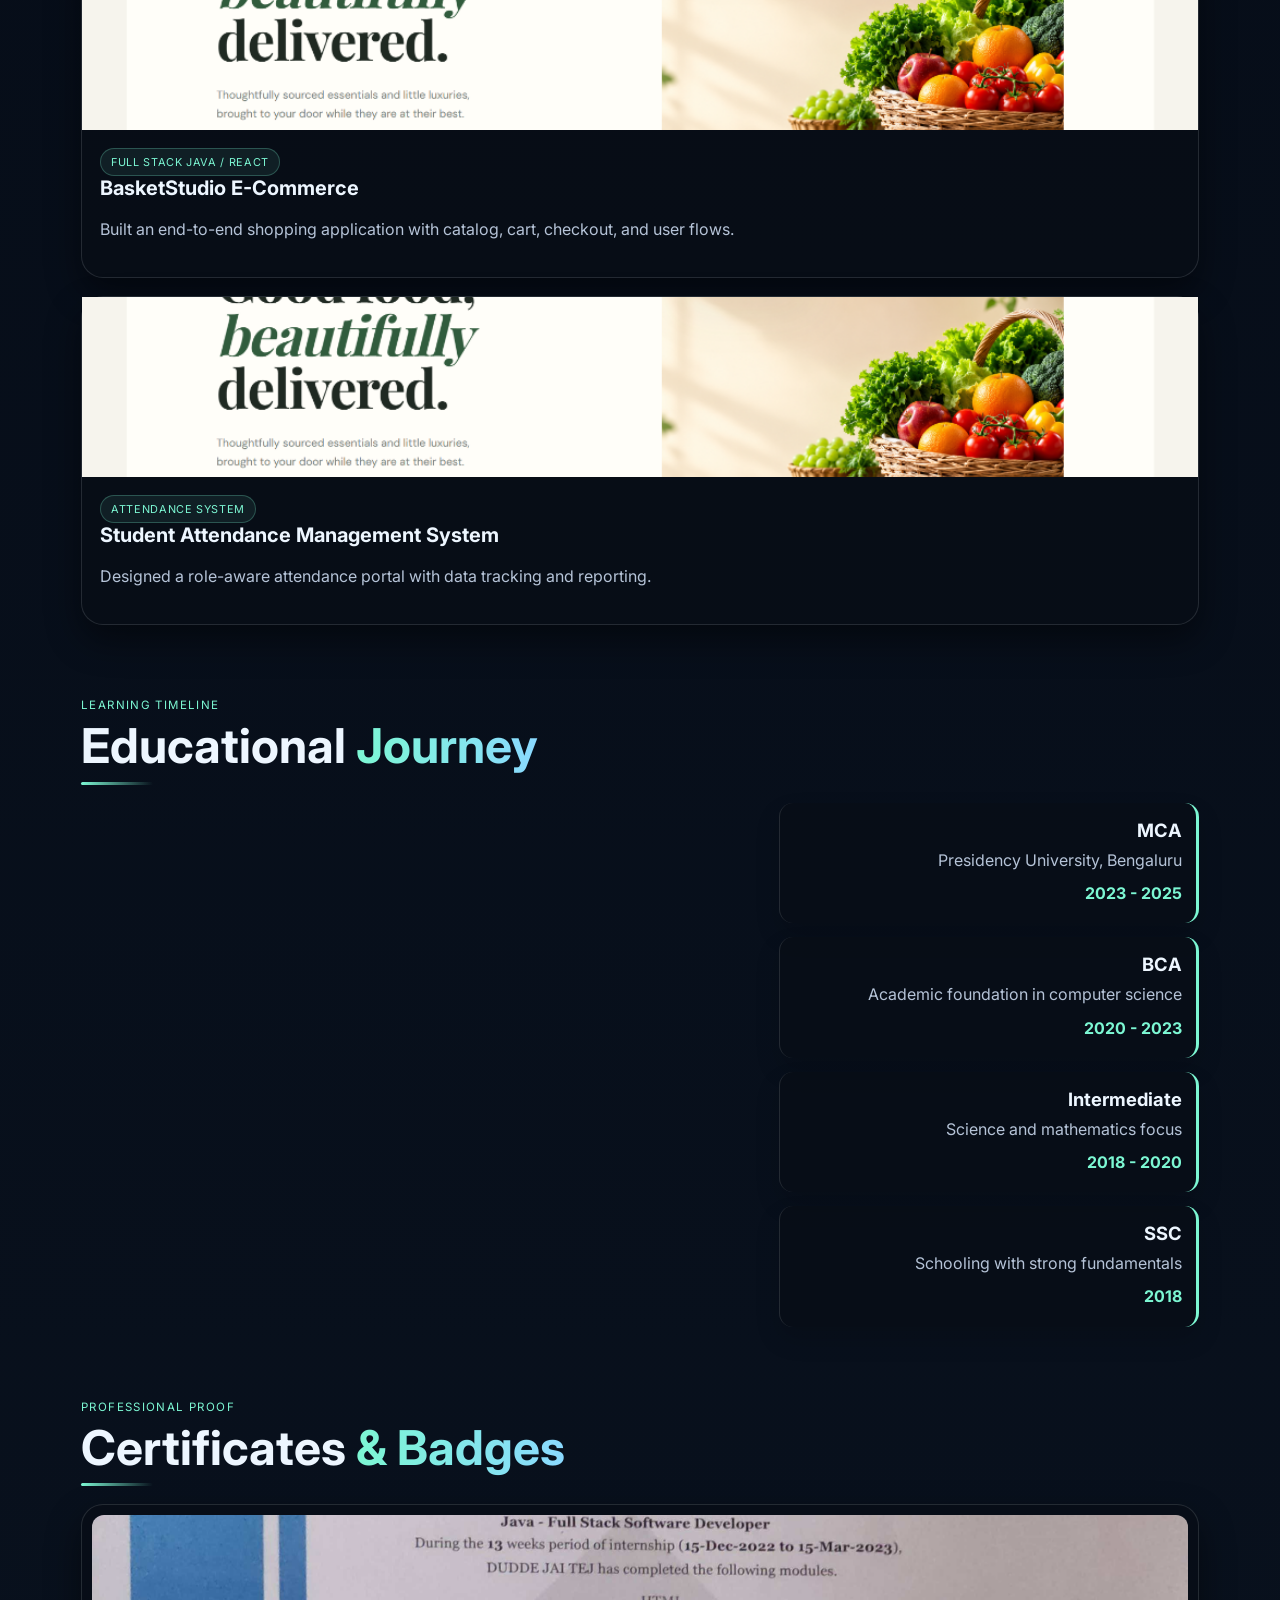
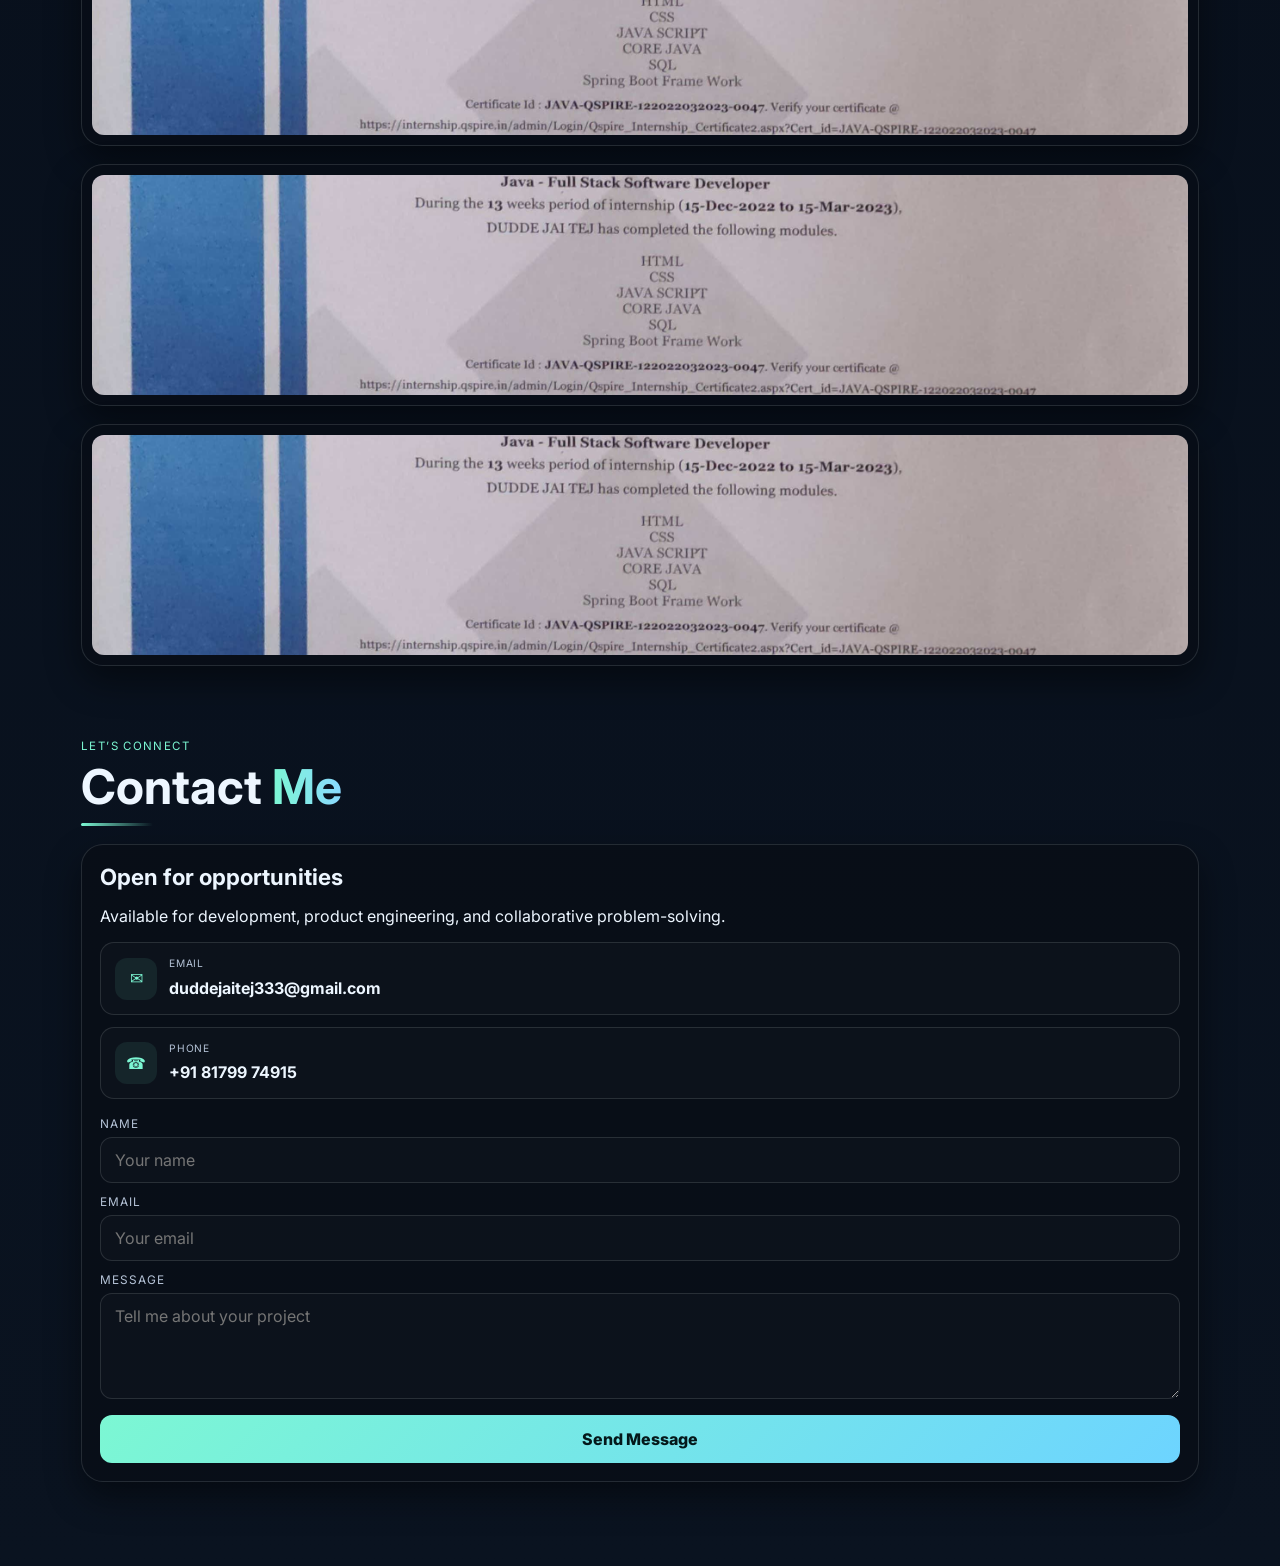
==== commit 7022b810: "Align education right-side and remove speedometer text" ====
--- a/Tablet/index.html
+++ b/Tablet/index.html
@@ -171,7 +171,7 @@
 
         <section id="projects" class="projects-section">
           <div class="section-header reveal reveal-up">
-            <span class="section-subtitle">Scroll To Shift Gears</span>
+            <span class="section-subtitle">Selected Work</span>
             <h2 class="section-title">Featured <span class="gradient-text">Projects</span></h2>
             <div class="title-underline"></div>
           </div>
--- a/Tablet/tablet.css
+++ b/Tablet/tablet.css
@@ -204,14 +204,14 @@
 .hero-content {
   display: grid;
   grid-template-columns: 1fr;
-  gap: 30px;
+  gap: 26px;
 }
 
 .hero-text-container {
   display: flex;
   flex-direction: column;
   align-items: flex-start;
-  gap: 14px;
+  gap: 12px;
 }
 
 .hero-badge {
@@ -236,8 +236,8 @@
 
 .hero-title {
   margin: 0;
-  font-size: clamp(2.8rem, 7.3vw, 4.4rem);
-  line-height: 0.96;
+  font-size: clamp(2.9rem, 5.6vw, 4.2rem);
+  line-height: 0.98;
   letter-spacing: -0.06em;
 }
 
@@ -265,8 +265,8 @@
   font-size: 0.95rem;
 }
 .hero-actions {
-  display: flex;
-  flex-wrap: wrap;
+  display: grid;
+  grid-template-columns: repeat(2, minmax(0, 1fr));
   gap: 12px;
   width: 100%;
 }
@@ -301,8 +301,8 @@
 }
 .small-social-link img { width: 20px; height: 20px; }
 .hero-stats {
-  display: flex;
-  flex-wrap: wrap;
+  display: grid;
+  grid-template-columns: repeat(4, minmax(0, 1fr));
   gap: 10px 12px;
   align-items: center;
   width: 100%;
@@ -315,7 +315,7 @@
   display: flex;
   flex-direction: column;
   gap: 2px;
-  min-width: 86px;
+  min-width: 0;
   text-align: center;
 }
 .stat-number { font-size: 1.15rem; font-weight: 800; }
@@ -332,8 +332,9 @@
 }
 .hero-image-container {
   position: relative;
-  width: min(82vw, 360px);
-  height: 420px;
+  width: min(64vw, 360px);
+  height: 370px;
+  margin: 0 auto;
 }
 .cyber-frame {
   position: absolute;
@@ -344,7 +345,7 @@
 }
 .image-inner {
   position: absolute;
-  inset: 30px 32px 30px 32px;
+  inset: 26px 28px 26px 28px;
   display: flex;
   align-items: center;
   justify-content: center;
@@ -357,17 +358,17 @@
   position: absolute;
   display: flex;
   align-items: center;
-  gap: 10px;
-  padding: 8px 10px;
+  gap: 8px;
+  padding: 7px 9px;
   background: rgba(9, 14, 22, 0.8);
   border: 1px solid rgba(124, 247, 211, 0.2);
   border-radius: 14px;
 }
-.badge-top-left { left: 10px; top: 14px; }
-.badge-bottom-left { left: 10px; bottom: 10px; }
+.badge-top-left { left: 10px; top: 18px; }
+.badge-bottom-left { left: 10px; bottom: 12px; }
 .badge-icon-box {
-  width: 34px;
-  height: 34px;
+  width: 30px;
+  height: 30px;
   display: flex;
   align-items: center;
   justify-content: center;
@@ -431,27 +432,29 @@
 .education-stack {
   display: flex;
   flex-direction: column;
-  align-items: stretch;
+  align-items: flex-end;
   gap: 14px;
   width: 100%;
 }
 
 .edu-item {
-  width: 100%;
+  width: min(100%, 420px);
   padding: 16px 14px;
-  border-left: 3px solid var(--primary);
+  border-right: 3px solid var(--primary);
+  border-left: 1px solid var(--border-subtle);
   background: rgba(8,14,22,0.78);
   border-radius: 14px;
-  border: 1px solid var(--border-subtle);
   box-shadow: 0 12px 24px rgba(0, 0, 0, 0.15);
-}
-
-.edu-item h3 { margin: 0 0 6px; font-size: 1.15rem; }
+  text-align: right;
+}
+
+.edu-item h3 { margin: 0 0 6px; font-size: 1.15rem; text-align: right; }
 
 .education-stack p,
 .education-stack span {
   margin: 0;
   line-height: 1.7;
+  text-align: right;
 }
 
 .education-stack p {
